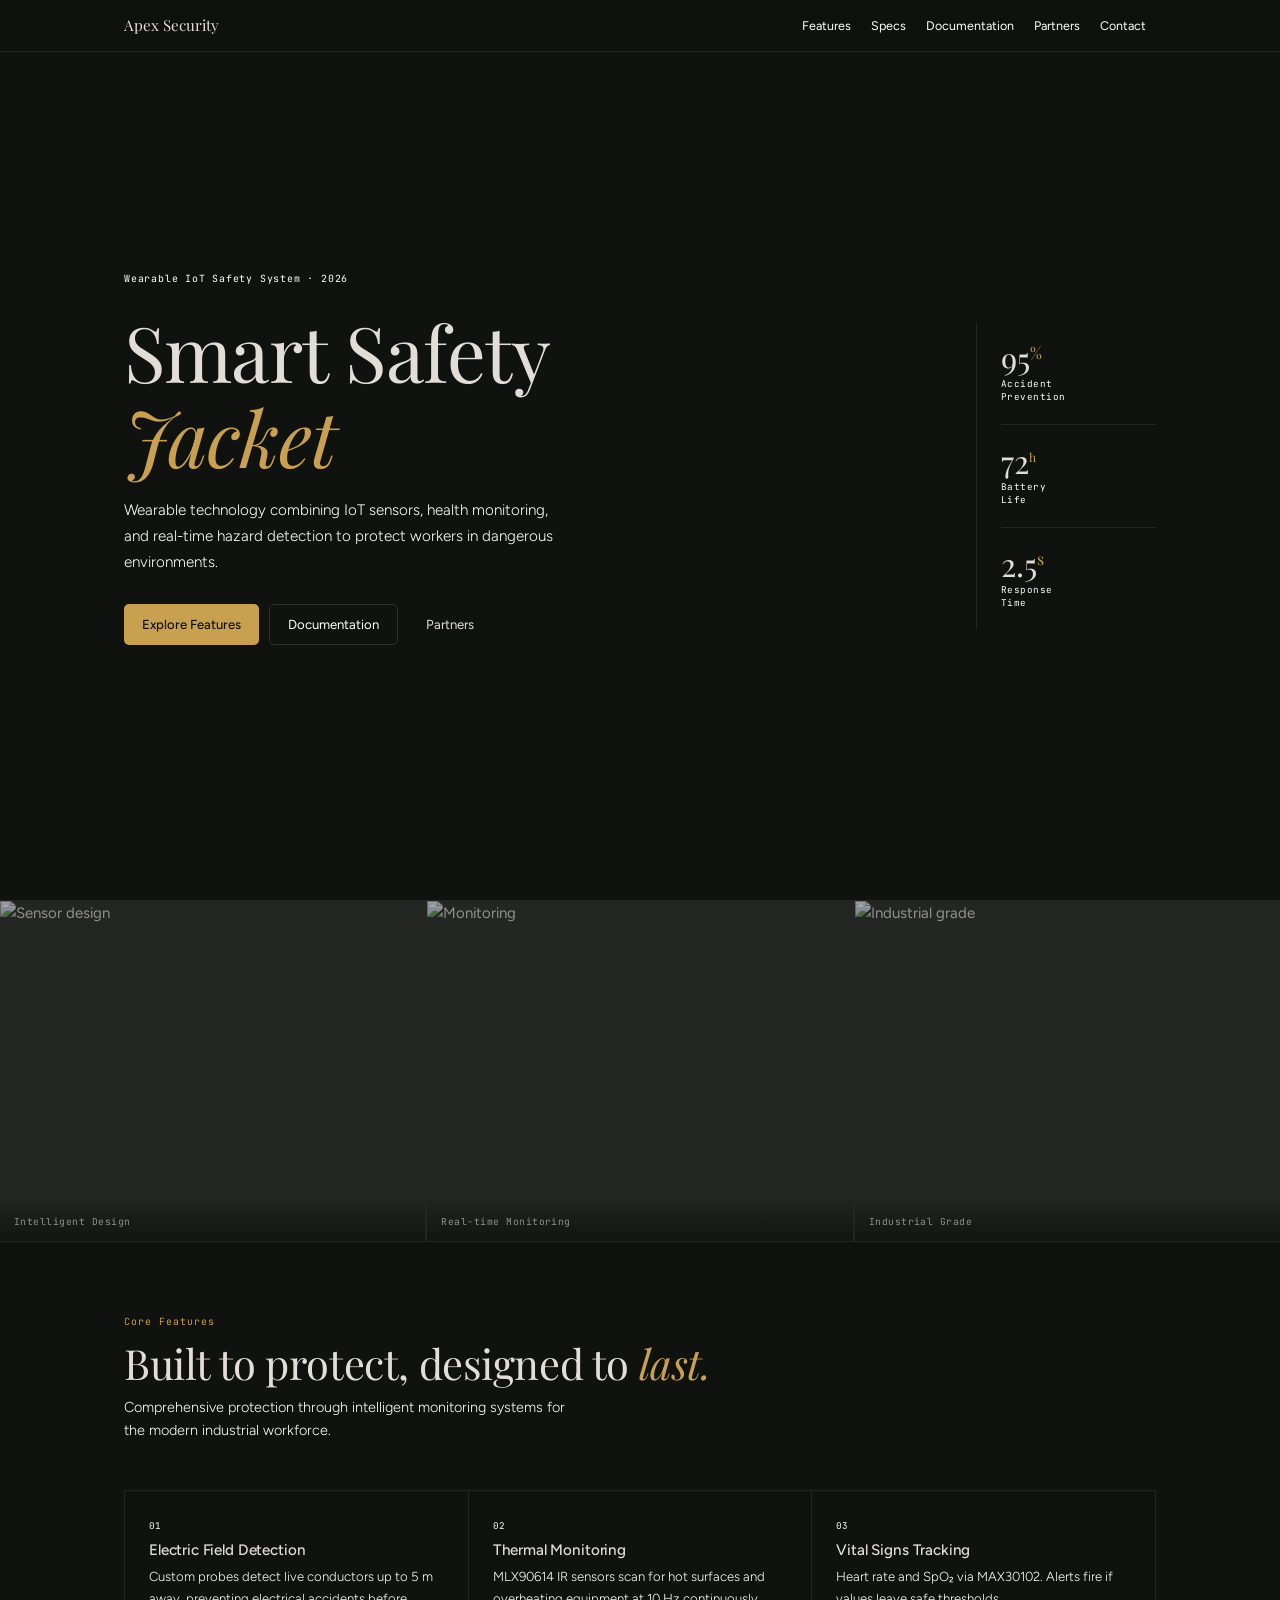
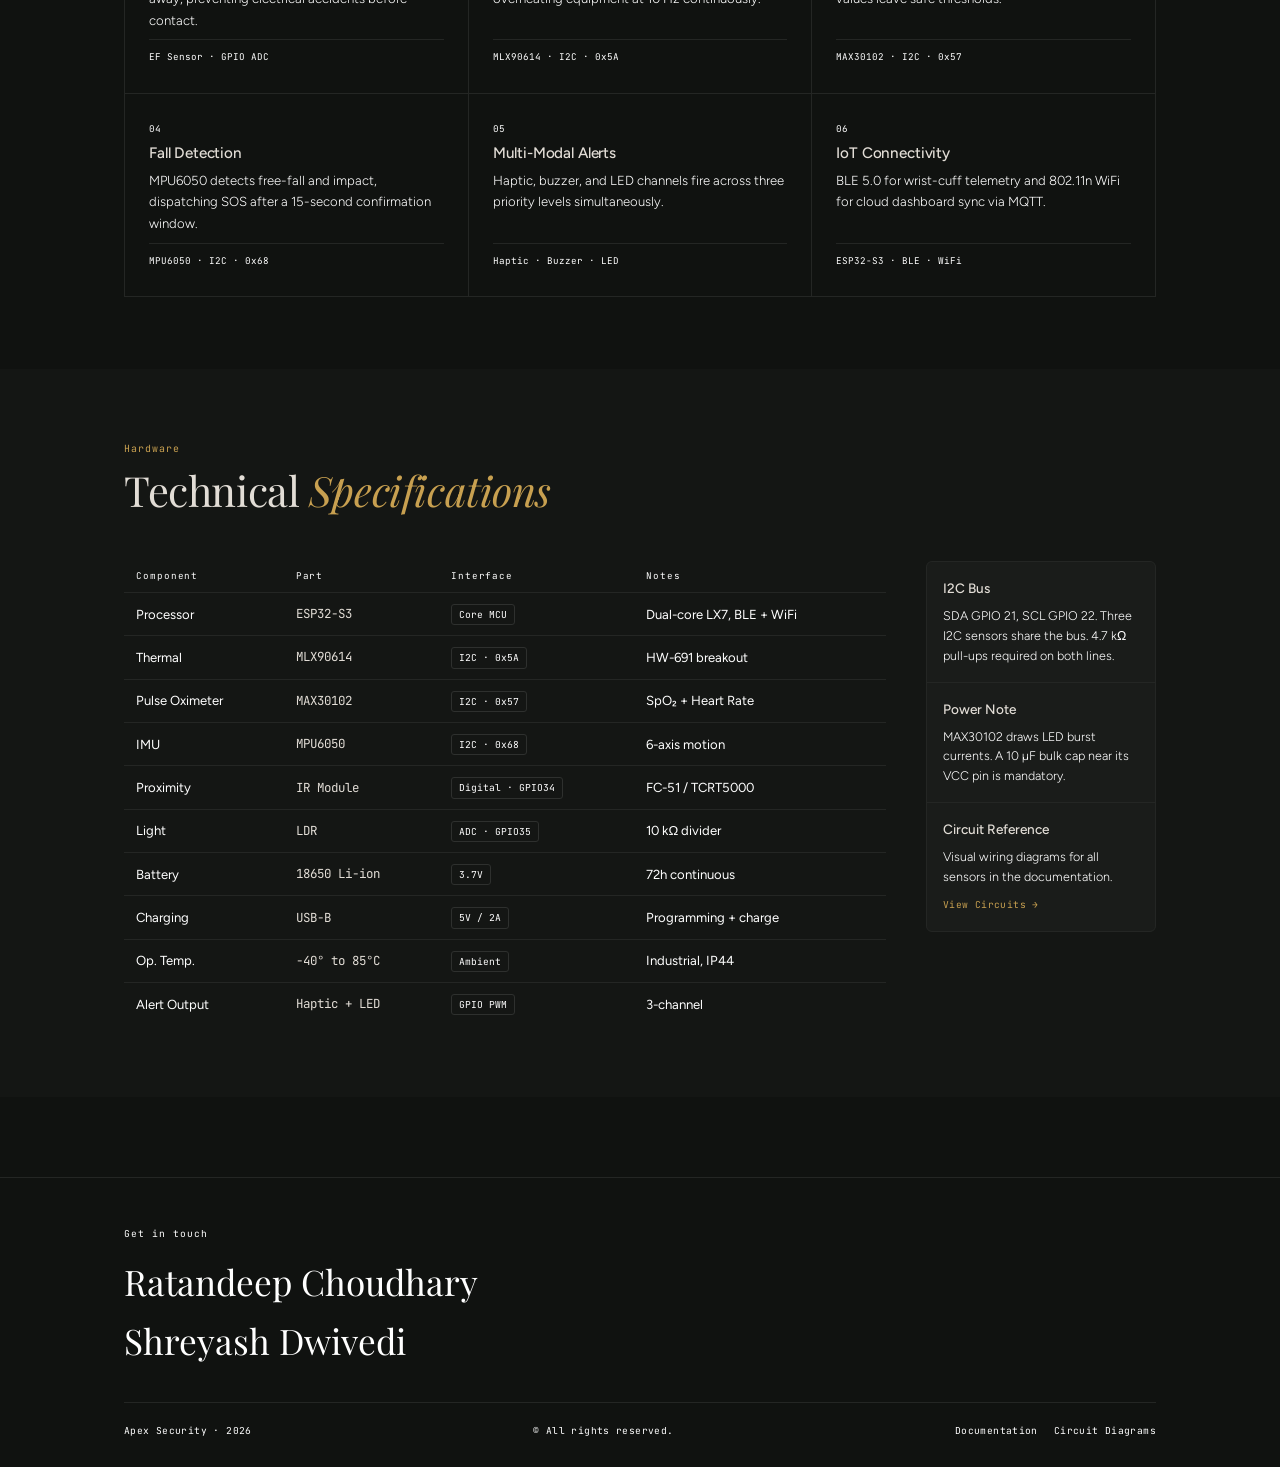
==== index.html @ 4009dbbf "Add files via upload" ====
<!DOCTYPE html>
<html lang="en">
<head>
  <meta charset="UTF-8">
  <meta name="viewport" content="width=device-width, initial-scale=1.0">
  <title>Apex Security - Smart Safety Jacket</title>
  <link rel="icon" type="image/png" href="https://i.ibb.co/s9g6chXV/github-1051377.png">
  <link rel="preconnect" href="https://fonts.googleapis.com">
  <link rel="preconnect" href="https://fonts.gstatic.com" crossorigin>
  <link href="https://fonts.googleapis.com/css2?family=Playfair+Display:ital,wght@0,400;0,500;1,400&family=Figtree:wght@300;400;500&family=JetBrains+Mono:wght@400&display=swap" rel="stylesheet">
  <link rel="stylesheet" href="style.css">
</head>
<body>

<nav class="nav" id="nav">
  <div class="nav-inner">
    <a href="index.html" class="nav-brand">Apex Security</a>
    <div class="nav-links">
      <a href="#features">Features</a>
      <a href="#specs">Specs</a>
      <a href="documentation.html">Documentation</a>
      <a href="partners.html">Partners</a>
      <a href="#contact">Contact</a>
    </div>
    <button class="nav-toggle" id="tog"><span></span><span></span></button>
  </div>
</nav>
<div class="mob" id="mob">
  <a href="#features">Features</a>
  <a href="#specs">Specs</a>
  <a href="documentation.html">Documentation</a>
  <a href="partners.html">Partners</a>
  <a href="#contact">Contact</a>
</div>

<!-- HERO -->
<section class="hero">
  <div class="hero-content">
    <p class="hero-eye">Wearable IoT Safety System · 2026</p>
    <h1 class="hero-title">Smart Safety<br><em>Jacket</em></h1>
    <p class="hero-desc">Wearable technology combining IoT sensors, health monitoring, and real-time hazard detection to protect workers in dangerous environments.</p>
    <div class="hero-btns">
      <a href="#features" class="btn btn-solid">Explore Features</a>
      <a href="documentation.html" class="btn btn-outline">Documentation</a>
      <a href="partners.html" class="btn btn-outlined">Partners</a> </div>
  </div>
  <div class="hero-aside">
    <div class="h-stat">
      <div class="h-stat-num"><span data-target="95">95</span><sup>%</sup></div>
      <p>Accident<br>Prevention</p>
    </div>
    <div class="h-stat">
      <div class="h-stat-num"><span data-target="72">0</span><sup style="font-size:.75rem">h</sup></div>
      <p>Battery<br>Life</p>
    </div>
    <script src="script.js"></script>
    <div class="h-stat">
      <div class="h-stat-num"><span data-target="2.5">2.5</span><sup>s</sup></div>
      <p>Response<br>Time</p>
    </div>
  </div>
</section>

<!-- GALLERY -->
<section class="gallery">
  <figure class="g-img">
    <img src="https://images.unsplash.com/photo-1581092160562-40aa08e78837?auto=format&fit=crop&w=700&q=80" alt="Sensor design">
    <figcaption>Intelligent Design</figcaption>
  </figure>
  <figure class="g-img g-img--tall">
    <img src="https://images.unsplash.com/photo-1504328345606-18bbc8c9d7d1?auto=format&fit=crop&w=700&q=80" alt="Monitoring">
    <figcaption>Real-time Monitoring</figcaption>
  </figure>
  <figure class="g-img">
    <img src="https://images.unsplash.com/photo-1581091226825-a6a2a5aee158?auto=format&fit=crop&w=700&q=80" alt="Industrial grade">
    <figcaption>Industrial Grade</figcaption>
  </figure>
</section>

<!-- FEATURES -->
<section class="sec" id="features">
  <div class="wrap">
    <div class="sec-head reveal">
      <span class="label">Core Features</span>
      <h2>Built to protect, designed to <em>last.</em></h2>
      <p>Comprehensive protection through intelligent monitoring systems for the modern industrial workforce.</p>
    </div>
    <div class="feat-grid">
      <div class="feat reveal">
        <span class="feat-n">01</span>
        <h3>Electric Field Detection</h3>
        <p>Custom probes detect live conductors up to 5 m away, preventing electrical accidents before contact.</p>
        <span class="feat-tag">EF Sensor · GPIO ADC</span>
      </div>
      <div class="feat reveal">
        <span class="feat-n">02</span>
        <h3>Thermal Monitoring</h3>
        <p>MLX90614 IR sensors scan for hot surfaces and overheating equipment at 10 Hz continuously.</p>
        <span class="feat-tag">MLX90614 · I2C · 0x5A</span>
      </div>
      <div class="feat reveal">
        <span class="feat-n">03</span>
        <h3>Vital Signs Tracking</h3>
        <p>Heart rate and SpO₂ via MAX30102. Alerts fire if values leave safe thresholds.</p>
        <span class="feat-tag">MAX30102 · I2C · 0x57</span>
      </div>
      <div class="feat reveal">
        <span class="feat-n">04</span>
        <h3>Fall Detection</h3>
        <p>MPU6050 detects free-fall and impact, dispatching SOS after a 15-second confirmation window.</p>
        <span class="feat-tag">MPU6050 · I2C · 0x68</span>
      </div>
      <div class="feat reveal">
        <span class="feat-n">05</span>
        <h3>Multi-Modal Alerts</h3>
        <p>Haptic, buzzer, and LED channels fire across three priority levels simultaneously.</p>
        <span class="feat-tag">Haptic · Buzzer · LED</span>
      </div>
      <div class="feat reveal">
        <span class="feat-n">06</span>
        <h3>IoT Connectivity</h3>
        <p>BLE 5.0 for wrist-cuff telemetry and 802.11n WiFi for cloud dashboard sync via MQTT.</p>
        <span class="feat-tag">ESP32-S3 · BLE · WiFi</span>
      </div>
    </div>
  </div>
</section>

<!-- SPECS -->
<section class="sec sec--tint" id="specs">
  <div class="wrap">
    <div class="sec-head reveal">
      <span class="label">Hardware</span>
      <h2>Technical <em>Specifications</em></h2>
    </div>
    <div class="specs-layout">
      <div class="specs-table-wrap reveal">
        <table class="specs-table">
          <thead>
            <tr><th>Component</th><th>Part</th><th>Interface</th><th>Notes</th></tr>
          </thead>
          <tbody>
            <tr><td>Processor</td><td class="part">ESP32-S3</td><td><span class="chip">Core MCU</span></td><td>Dual-core LX7, BLE + WiFi</td></tr>
            <tr><td>Thermal</td><td class="part">MLX90614</td><td><span class="chip">I2C · 0x5A</span></td><td>HW-691 breakout</td></tr>
            <tr><td>Pulse Oximeter</td><td class="part">MAX30102</td><td><span class="chip">I2C · 0x57</span></td><td>SpO₂ + Heart Rate</td></tr>
            <tr><td>IMU</td><td class="part">MPU6050</td><td><span class="chip">I2C · 0x68</span></td><td>6-axis motion</td></tr>
            <tr><td>Proximity</td><td class="part">IR Module</td><td><span class="chip">Digital · GPIO34</span></td><td>FC-51 / TCRT5000</td></tr>
            <tr><td>Light</td><td class="part">LDR</td><td><span class="chip">ADC · GPIO35</span></td><td>10 kΩ divider</td></tr>
            <tr><td>Battery</td><td class="part">18650 Li-ion</td><td><span class="chip">3.7V</span></td><td>72h continuous</td></tr>
            <tr><td>Charging</td><td class="part">USB-B</td><td><span class="chip">5V / 2A</span></td><td>Programming + charge</td></tr>
            <tr><td>Op. Temp.</td><td class="part">−40° to 85°C</td><td><span class="chip">Ambient</span></td><td>Industrial, IP44</td></tr>
            <tr><td>Alert Output</td><td class="part">Haptic + LED</td><td><span class="chip">GPIO PWM</span></td><td>3-channel</td></tr>
          </tbody>
        </table>
      </div>
      <aside class="specs-aside reveal">
        <div class="aside-block">
          <h4>I2C Bus</h4>
          <p>SDA GPIO 21, SCL GPIO 22. Three I2C sensors share the bus. 4.7 kΩ pull-ups required on both lines.</p>
        </div>
        <div class="aside-block">
          <h4>Power Note</h4>
          <p>MAX30102 draws LED burst currents. A 10 µF bulk cap near its VCC pin is mandatory.</p>
        </div>
        <div class="aside-block">
          <h4>Circuit Reference</h4>
          <p>Visual wiring diagrams for all sensors in the documentation.</p>
          <a href="circuit-diagram.html" class="aside-link">View Circuits →</a>
        </div>
      </aside>
    </div>
  </div>
</section>

<!-- FOOTER -->
<footer class="footer" id="contact">
  <div class="footer-inner">
    <div class="footer-names reveal">
      <span>Get in touch</span>
      <a href="/cdn-cgi/l/email-protection#4d3f2c392c232928283d2624232a242c2b2e0d2a202c2421632e2220">Ratandeep Choudhary</a>
      <a href="/cdn-cgi/l/email-protection#176473727227272657676578637879397a72">Shreyash Dwivedi</a>
    </div>
    <div class="footer-bar">
      <span>Apex Security · 2026</span>
      <span>© <span id="yr"></span> All rights reserved.</span>
      <nav>
        <a href="documentation.html">Documentation</a>
        <a href="circuit-diagram.html">Circuit Diagrams</a>
---- style.css ----
/* ── Apex Security · style.css ──────────────────────────── */
*, *::before, *::after { box-sizing: border-box; margin: 0; padding: 0; }
html { scroll-behavior: smooth; scroll-padding-top: 56px; }

:root {
  --bg:        #101210;
  --bg2:       #141614;
  --surface:   #1a1c1a;
  --border:    #242624;
  --border2:   #2e302e;
  --text:      #e2ddd6;
  --muted:     #ffffff;
  --faint:     #ffffff;
  --amber:     #c8a050;
  --amber-bg:  rgba(200,160,80,.08);
  --nav-h:     52px;
  --max:       1080px;
  --ease:      cubic-bezier(.4,0,.2,1);
}

body {
  background: var(--bg);
  color: var(--text);
  font-family: 'Figtree', sans-serif;
  font-size: 15px;
  line-height: 1.6;
  -webkit-font-smoothing: antialiased;
  overflow-x: hidden;
}

a { text-decoration: none; color: inherit; }
img { display: block; width: 100%; height: 100%; object-fit: cover; }
::-webkit-scrollbar { width: 4px; }
::-webkit-scrollbar-track { background: var(--bg); }
::-webkit-scrollbar-thumb { background: var(--border2); }

h1, h2, h3 {
  font-family: 'Playfair Display', Georgia, serif;
  font-weight: 400;
  line-height: 1.1;
  letter-spacing: -.01em;
}
em { font-style: italic; color: var(--amber); }

/* ── NAV ────────────────────────────────────────────────── */
.nav {
  position: fixed; top: 0; left: 0; right: 0;
  height: var(--nav-h);
  background: rgba(16,18,16,.92);
  backdrop-filter: blur(16px);
  border-bottom: 1px solid var(--border);
  z-index: 100;
  transition: border-color .3s;
}
.nav.scrolled { border-color: var(--border2); }

.nav-inner {
  max-width: var(--max);
  margin: 0 auto;
  padding: 0 24px;
  height: 100%;
  display: flex;
  align-items: center;
  justify-content: space-between;
  gap: 20px;
}

.nav-brand {
  font-family: 'Playfair Display', serif;
  font-size: .95rem;
  color: var(--text);
  transition: color .2s;
  flex-shrink: 0;
}
.nav-brand:hover { color: var(--amber); }

.nav-links {
  display: flex;
  align-items: center;
  gap: 0;
}
.nav-links a {
  font-size: .78rem;
  color: var(--muted);
  padding: 5px 10px;
  border-radius: 4px;
  transition: color .2s, background .2s;
}
.nav-links a:hover { color: var(--text); background: var(--surface); }
.nav-links a.active { color: var(--amber); }

.nav-toggle {
  display: none;
  flex-direction: column;
  gap: 5px;
  background: none;
  border: none;
  cursor: pointer;
  padding: 4px;
}
.nav-toggle span {
  display: block;
  width: 18px; height: 1.5px;
  background: var(--muted);
  transition: all .25s var(--ease);
}
.nav-toggle.open span:first-child { transform: translateY(6.5px) rotate(45deg); }
.nav-toggle.open span:last-child  { transform: translateY(-6.5px) rotate(-45deg); }

.mob { 
  position: fixed; inset: 0;
  background: var(--bg);
  z-index: 99;
  display: flex;
  flex-direction: column;
  justify-content: center;
  padding: 40px;
  gap: 4px;
  transform: translateY(-100%);
  transition: transform .35s var(--ease);
}
.mob.open { transform: none; }
.mob a {
  font-family: 'Playfair Display', serif;
  font-size: clamp(1.8rem, 5vw, 2.8rem);
  color: var(--muted);
  padding: 8px 0;
  border-bottom: 1px solid var(--border);
  transition: color .2s;
}
.mob a:hover { color: var(--text); }

/* ── SHARED UTILITIES ───────────────────────────────────── */
.wrap { max-width: var(--max); margin: 0 auto; padding: 0 24px; }

.label {
  font-family: 'JetBrains Mono', monospace;
  font-size: .62rem;
  letter-spacing: .1em;
  color: var(--amber);
  display: block;
  margin-bottom: 10px;
}

.chip {
  display: inline-block;
  font-family: 'JetBrains Mono', monospace;
  font-size: .6rem;
  padding: 2px 7px;
  border: 1px solid var(--border2);
  color: var(--muted);
  border-radius: 3px;
  white-space: nowrap;
}

.btn {
  display: inline-flex;
  align-items: center;
  gap: 6px;
  padding: 9px 18px;
  font-size: .82rem;
  border-radius: 5px;
  transition: opacity .2s, transform .15s;
  font-family: 'Figtree', sans-serif;
}
.btn:hover { opacity: .85; transform: translateY(-1px); }
.btn-solid { background: var(--amber); color: #101210; font-weight: 500; }
.btn-outline {
  border: 1px solid var(--border2);
  color: var(--muted);
  transition: border-color .2s, color .2s;
}
.btn-outline:hover { border-color: var(--muted); color: var(--text); opacity: 1; transform: none; }

.reveal {
  opacity: 1;
  transform: none;
}

/* ── FOOTER ─────────────────────────────────────────────── */
.footer {
  border-top: 1px solid var(--border);
  padding: 48px 0 28px;
  margin-top: 80px;
}
.footer-inner { max-width: var(--max); margin: 0 auto; padding: 0 24px; }

.footer-names {
  display: flex;
  flex-direction: column;
  gap: 2px;
  margin-bottom: 32px;
}
.footer-names a {
  font-family: 'Playfair Display', serif;
  font-size: clamp(1.4rem, 3vw, 2.2rem);
  color: var(--muted);
  width: fit-content;
  transition: color .2s;
  border-bottom: 1px solid transparent;
}
.footer-names a:hover { color: var(--text); border-color: var(--border2); }
.footer-names > span {
  font-family: 'JetBrains Mono', monospace;
  font-size: .6rem;
  color: var(--faint);
  letter-spacing: .1em;
  margin-bottom: 10px;
}

.footer-bar {
  display: flex;
  align-items: center;
  justify-content: space-between;
  flex-wrap: wrap;
  gap: 12px;
  padding-top: 20px;
  border-top: 1px solid var(--border);
  font-family: 'JetBrains Mono', monospace;
  font-size: .6rem;
  color: var(--faint);
  letter-spacing: .04em;
}
.footer-bar nav { display: flex; gap: 16px; }
.footer-bar nav a { color: var(--faint); transition: color .2s; }
.footer-bar nav a:hover { color: var(--muted); }

/* ── INDEX PAGE ─────────────────────────────────────────── */
.hero {
  min-height: 100vh;
  padding-top: var(--nav-h);
  display: grid;
  grid-template-columns: 1fr 180px;
  align-items: center;
  gap: 32px;
  max-width: var(--max);
  margin: 0 auto;
  padding-left: 24px;
  padding-right: 24px;
}

.hero-content { padding: 64px 0; }
.hero-eye {
  font-family: 'JetBrains Mono', monospace;
  font-size: .62rem;
  color: var(--muted);
  letter-spacing: .08em;
  margin-bottom: 22px;
}
.hero-title {
  font-size: clamp(2.8rem, 6vw, 5rem);
  margin-bottom: 20px;
}
.hero-desc {
  font-size: .95rem;
  color: var(--muted);
  max-width: 440px;
  line-height: 1.7;
  font-weight: 300;
  margin-bottom: 28px;
}
.hero-btns {
  display: flex; flex-wrap: wrap; gap: 10px;
  margin-bottom: 36px;
}
.hero-authors {
  font-family: 'JetBrains Mono', monospace;
  font-size: .6rem;
  color: var(--faint);
  letter-spacing: .06em;
}
.hero-aside {
  border-left: 1px solid var(--border);
  padding-left: 24px;
  display: flex;
  flex-direction: column;
}
.h-stat {
  padding: 20px 0;
  border-bottom: 1px solid var(--border);
}
.h-stat:last-child { border-bottom: none; }
.h-stat-num {
  font-family: 'Playfair Display', serif;
  font-size: 2rem;
  color: var(--text);
  line-height: 1;
  margin-bottom: 4px;
}
.h-stat-num sup { font-size: 1rem; color: var(--amber); vertical-align: super; }
.h-stat p {
  font-family: 'JetBrains Mono', monospace;
  font-size: .58rem;
  color: var(--muted);
  letter-spacing: .05em;
  line-height: 1.4;
}

@keyframes up {
  from { opacity: 0; transform: translateY(16px); }
  to   { opacity: 1; transform: none; }
}

/* Gallery */
.gallery {
  display: grid;
  grid-template-columns: 1fr 1fr 1fr;
  gap: 2px;
  background: var(--border);
  border-top: 1px solid var(--border);
  border-bottom: 1px solid var(--border);
}
.g-img { position: relative; overflow: hidden; }
.g-img img {
  height: 340px;
  filter: brightness(.65) saturate(.7);
  transition: filter .5s var(--ease), transform .6s var(--ease);
}
.g-img--tall img { height: 340px; }
.g-img:hover img { filter: brightness(.8) saturate(.9); transform: scale(1.03); }
.g-img figcaption {
  position: absolute; bottom: 0; left: 0; right: 0;
  padding: 20px 14px 12px;
  background: linear-gradient(to top, rgba(16,18,16,.88), transparent);
  font-family: 'JetBrains Mono', monospace;
  font-size: .6rem;
  color: rgba(226,221,214,.6);
  letter-spacing: .05em;
}

/* Features */
.sec { padding: 72px 0; }
.sec-head { margin-bottom: 48px; }
.sec-head h2 { font-size: clamp(1.8rem, 3.5vw, 2.6rem); margin-bottom: 10px; }
.sec-head p { color: var(--muted); font-size: .9rem; font-weight: 300; max-width: 460px; }

.feat-grid {
  display: grid;
  grid-template-columns: repeat(3,1fr);
  border-top: 1px solid var(--border);
  border-left: 1px solid var(--border);
}
.feat {
  padding: 28px 24px;
  border-right: 1px solid var(--border);
  border-bottom: 1px solid var(--border);
  display: flex; flex-direction: column; gap: 8px;
  transition: background .2s;
  position: relative;
}
.feat::before {
  content: '';
  position: absolute; top: 0; left: 0; right: 0;
  height: 1px; background: var(--amber);
  transform: scaleX(0); transform-origin: left;
  transition: transform .3s var(--ease);
}
.feat:hover { background: var(--surface); }
.feat:hover::before { transform: scaleX(1); }
.feat-n { font-family: 'JetBrains Mono', monospace; font-size: .58rem; color: var(--faint); }
.feat h3 { font-size: .95rem; font-family: 'Figtree', sans-serif; font-weight: 500; color: var(--text); }
.feat p { font-size: .82rem; color: var(--muted); line-height: 1.65; font-weight: 300; flex: 1; }
.feat-tag {
  font-family: 'JetBrains Mono', monospace;
  font-size: .58rem; color: var(--faint);
  padding-top: 10px; border-top: 1px solid var(--border);
  margin-top: auto;
}

/* Specs */
.sec--tint { background: var(--bg2); }
.specs-layout {
  display: grid;
  grid-template-columns: 1fr 230px;
  gap: 40px;
  align-items: start;
}
.specs-table { width: 100%; border-collapse: collapse; font-size: .82rem; }
.specs-table thead th {
  padding: 8px 12px;
  font-family: 'JetBrains Mono', monospace;
  font-size: .58rem; letter-spacing: .1em;
  color: var(--faint); font-weight: 400;
  border-bottom: 1px solid var(--border);
  text-align: left;
}
.specs-table td {
  padding: 10px 12px;
  border-bottom: 1px solid var(--border);
  color: var(--muted);
  vertical-align: middle;
  transition: background .15s;
}
.specs-table tr:hover td { background: var(--surface); }
.specs-table tr:last-child td { border-bottom: none; }
.specs-table td.part { font-family: 'JetBrains Mono', monospace; font-size: .78rem; color: var(--text); }

.specs-aside {
  display: flex; flex-direction: column; gap: 1px;
  background: var(--border);
  border: 1px solid var(--border);
  border-radius: 6px;
  overflow: hidden;
  position: sticky;
  top: calc(var(--nav-h) + 16px);
}
.aside-block { background: var(--surface); padding: 16px; }
.aside-block h4 { font-size: .85rem; font-family: 'Figtree', sans-serif; font-weight: 500; margin-bottom: 6px; }
.aside-block p { font-size: .78rem; color: var(--muted); line-height: 1.6; font-weight: 300; }
.aside-link {
  display: inline-block; margin-top: 10px;
  font-family: 'JetBrains Mono', monospace;
  font-size: .6rem; color: var(--amber); letter-spacing: .04em;
  transition: opacity .2s;
}
.aside-link:hover { opacity: .7; }

/* ── DOCUMENTATION HUB ──────────────────────────────────── */
.doc-page-head {
  padding-top: calc(var(--nav-h) + 52px);
  padding-bottom: 48px;
  border-bottom: 1px solid var(--border);
}

.doc-list {
  display: flex;
  flex-direction: column;
  border-top: 1px solid var(--border);
  border-left: 1px solid var(--border);
  border-right: 1px solid var(--border);
}

.doc-row {
  display: grid;
  grid-template-columns: 40px 1fr auto;
  align-items: center;
  gap: 20px;
  padding: 20px 24px;
  border-bottom: 1px solid var(--border);
  text-decoration: none;
  transition: background .15s;
  cursor: pointer;
  position: relative;
}
.doc-row:last-child { border-bottom: none; }
.doc-row--live:hover { background: var(--surface); }
.doc-row--soon { opacity: .45; cursor: default; }

.dr-num {
  font-family: 'JetBrains Mono', monospace;
  font-size: .62rem;
  color: var(--faint);
  letter-spacing: .04em;
}

.dr-body h3 { font-size: .95rem; font-family: 'Figtree', sans-serif; font-weight: 500; color: var(--text); margin-bottom: 2px; }
.dr-body p { font-size: .78rem; color: var(--muted); font-weight: 300; }
.dr-tags { display: flex; flex-wrap: wrap; gap: 5px; margin-top: 6px; }
.dr-tags .chip { font-size: .56rem; }

.dr-right {
  display: flex;
  flex-direction: column;
  align-items: flex-end;
  gap: 8px;
  flex-shrink: 0;
}
.dr-status {
  font-family: 'JetBrains Mono', monospace;
  font-size: .58rem;
  letter-spacing: .07em;
  padding: 2px 7px;
  border-radius: 3px;
}
.dr-status--live { background: var(--amber-bg); color: var(--amber); border: 1px solid rgba(200,160,80,.2); }
.dr-status--soon { background: transparent; color: var(--faint); border: 1px solid var(--border); }
.dr-arrow {
  font-family: 'JetBrains Mono', monospace;
  font-size: .7rem;
  color: var(--amber);
  opacity: 0;
  transition: opacity .2s;
}
.doc-row--live:hover .dr-arrow { opacity: 1; }

/* ── CIRCUIT PAGE ───────────────────────────────────────── */
.crumb {
  font-family: 'JetBrains Mono', monospace;
  font-size: .6rem;
  color: var(--faint);
  letter-spacing: .06em;
  display: flex;
  align-items: center;
  gap: 8px;
  margin-bottom: 16px;
}
.crumb a { color: var(--muted); transition: color .2s; }
.crumb a:hover { color: var(--amber); }

.circ-head {
  padding-top: calc(var(--nav-h) + 40px);
  padding-bottom: 32px;
  border-bottom: 1px solid var(--border);
}
.circ-head-inner {
  max-width: var(--max);
  margin: 0 auto;
  padding: 0 24px;
  display: grid;
  grid-template-columns: 1fr 220px;
  gap: 40px;
  align-items: end;
}
.circ-head h1 { font-size: clamp(1.8rem, 4vw, 2.8rem); }
.circ-head p { font-size: .82rem; color: var(--muted); font-weight: 300; line-height: 1.65; margin-top: 8px; }

.circ-meta { display: flex; flex-direction: column; gap: 1px; background: var(--border); border: 1px solid var(--border); border-radius: 5px; overflow: hidden; }
.cm-row { display: flex; justify-content: space-between; align-items: center; padding: 8px 14px; background: var(--surface); }
.cm-row span:first-child { font-family: 'JetBrains Mono', monospace; font-size: .56rem; color: var(--faint); letter-spacing: .08em; }
.cm-row span:last-child { font-family: 'JetBrains Mono', monospace; font-size: .68rem; color: var(--muted); }
.cm-live { color: var(--amber) !important; }

.legend {
  border-bottom: 1px solid var(--border);
  background: var(--bg);
  position: sticky;
  top: var(--nav-h);
  z-index: 40;
}
.legend-inner {
  max-width: var(--max);
  margin: 0 auto;
  padding: 0 24px;
  display: flex;
  align-items: center;
  gap: 16px;
}

.leg-title {
  font-family: 'JetBrains Mono', monospace;
  font-size: .58rem;
  color: var(--faint);
  letter-spacing: .1em;
  padding: 10px 14px 10px 0;
  border-right: 1px solid var(--border);
  flex-shrink: 0;
}
.leg-items {
  display: flex;
  flex-wrap: wrap;
  gap: 10px;
  padding: 10px 0;
  overflow-x: visible;
  scrollbar-width: none;
}
.leg-items::-webkit-scrollbar { display: none; }
.li {
  display: flex;
  align-items: center;
  gap: 5px;
  font-family: 'JetBrains Mono', monospace;
  font-size: .58rem;
  color: var(--faint);
  letter-spacing: .03em;
  white-space: nowrap;
  flex-shrink: 0;
}
.li i { display: block; width: 14px; height: 2px; border-radius: 1px; flex-shrink: 0; font-style: normal; }



.tabs-wrap {
  border-bottom: 1px solid var(--border);
}
.tabs {
  display: flex;
  overflow-x: auto;
  scrollbar-width: none;
  padding: 0 24px;
  max-width: var(--max);
  margin: 0 auto;
  width: 100%;
  border-bottom: none;
}
.tabs::-webkit-scrollbar { display: none; }
.tab {
  padding: 11px 16px;
  background: none; border: none;
  border-bottom: 2px solid transparent;
  cursor: pointer;
  color: var(--muted);
  font-family: 'JetBrains Mono', monospace;
  font-size: .68rem;
  letter-spacing: .04em;
  white-space: nowrap;
  flex-shrink: 0;
  transition: color .2s, border-color .2s;
  margin-bottom: -1px;
  display: flex; align-items: center; gap: 7px;
}
.tab:hover { color: var(--text); }
.tab.active { color: var(--text); border-bottom-color: var(--amber); }
.tab-n { font-size: .54rem; color: var(--faint); }
.tab.active .tab-n { color: var(--amber); }

.panels { max-width: var(--max); margin: 0 auto; padding: 36px 24px 72px; }
.panel { display: none; }
.panel.active { display: block; animation: pIn .25s var(--ease); }
@keyframes pIn { from { opacity: 0; transform: translateY(6px); } to { opacity: 1; transform: none; } }

.panel-head {
  display: flex; align-items: flex-start; justify-content: space-between;
  gap: 16px; padding: 16px 20px;
  background: var(--surface);
  border: 1px solid var(--border);
  border-bottom: none;
  border-radius: 5px 5px 0 0;
  flex-wrap: wrap;
}
.ph-info { display: flex; align-items: flex-start; gap: 10px; }
.ph-dot { width: 7px; height: 7px; border-radius: 50%; flex-shrink: 0; margin-top: 4px; }
.ph-info h2 { font-family: 'Figtree', sans-serif; font-size: .9rem; font-weight: 500; color: var(--text); margin-bottom: 2px; line-height: 1.2; }
.ph-info p { font-family: 'JetBrains Mono', monospace; font-size: .58rem; color: var(--faint); letter-spacing: .04em; }
.ph-chips { display: flex; gap: 5px; flex-wrap: wrap; flex-shrink: 0; }

.svg-wrap {
  border: 1px solid var(--border);
  background: #0c0e0c;
  overflow-x: auto;
  padding: 20px;
}
.svg-wrap svg { display: block; width: 100%; height: auto; min-width: 300px; max-width: 780px; margin: 0 auto; }

.p-note {
  border: 1px solid; border-top: none;
  border-radius: 0 0 5px 5px;
  padding: 12px 18px;
  font-size: .78rem; line-height: 1.65; font-weight: 300;
}
.p-note strong { font-weight: 500; }
.ny { background: rgba(200,160,80,.03); border-color: rgba(200,160,80,.14); color: #8a7248; }
.ny strong { color: #a08858; }
.nr { background: rgba(239,68,68,.03); border-color: rgba(239,68,68,.13); color: #7a4848; }
.nr strong { color: #906060; }
.nb { background: rgba(41,182,246,.03); border-color: rgba(41,182,246,.13); color: #486878; }
.nb strong { color: #587888; }
.ng { background: rgba(102,187,106,.03); border-color: rgba(102,187,106,.13); color: #487048; }
.ng strong { color: #588858; }

/* ── RESPONSIVE ─────────────────────────────────────────── */
@media (max-width: 860px) {
  .nav-links { display: none; }
  .nav-toggle { display: flex; }
  .hero { grid-template-columns: 1fr; padding-bottom: 20px; }
  .hero-content { padding: 48px 0 32px; }
  .hero-aside {
    display: grid; grid-template-columns: repeat(3,1fr);
    border-left: none; border-top: 1px solid var(--border);
    padding-left: 0; padding-top: 20px;
  }
  .h-stat { padding: 14px 0; border-bottom: none; border-right: 1px solid var(--border); padding-right: 16px; }
  .h-stat:last-child { border-right: none; }
  .feat-grid { grid-template-columns: 1fr 1fr; }
  .gallery { grid-template-columns: 1fr; }
  .g-img img, .g-img--tall img { height: 220px; }
  .specs-layout { grid-template-columns: 1fr; }
  .specs-aside { position: static; }
  .circ-head-inner { grid-template-columns: 1fr; gap: 24px; }
}
@media (max-width: 560px) {
  .feat-grid { grid-template-columns: 1fr; }
  .doc-row { grid-template-columns: 32px 1fr; }
  .dr-right { display: none; }
  .footer-bar { flex-direction: column; align-items: flex-start; }
}

/* ── TAB SELECT (mobile dropdown) ──────────────────────── */
.tab-select-wrap { display: none; }

@media (max-width: 600px) {
  #tabsDesktop { display: none; }
  .tab-select-wrap {
    display: block;
    position: relative;
    padding: 0 20px;
    background: var(--bg);
  }
  .tab-select-btn {
    display: flex;
    align-items: center;
    gap: 8px;
    width: 100%;
    background: none;
    border: none;
    cursor: pointer;
    padding: 12px 0;
    font-family: 'JetBrains Mono', monospace;
    font-size: .72rem;
    color: var(--text);
    letter-spacing: .04em;
    border-bottom: 2px solid var(--amber);
  }
  .tab-select-btn .tab-n { color: var(--amber); font-size: .58rem; }
  .tab-select-chevron {
    margin-left: auto;
    color: var(--faint);
    font-size: .7rem;
    transition: transform .2s;
    display: inline-block;
  }
  .tab-select-btn.open .tab-select-chevron { transform: rotate(180deg); }
  .tab-select-dropdown {
    display: none;
    flex-direction: column;
    position: absolute;
    left: 20px; right: 20px;
    top: 100%;
    background: var(--surface);
    border: 1px solid var(--border2);
    border-radius: 5px;
    z-index: 50;
    overflow: hidden;
    box-shadow: 0 8px 24px rgba(0,0,0,.4);
  }
  .tab-select-dropdown.open { display: flex; }
  .tab-select-dropdown button {
    background: none;
    border: none;
    border-bottom: 1px solid var(--border);
    padding: 12px 16px;
    font-family: 'JetBrains Mono', monospace;
    font-size: .68rem;
    color: var(--muted);
    letter-spacing: .04em;
    cursor: pointer;
    text-align: left;
    display: flex;
    align-items: center;
    gap: 8px;
    transition: background .15s, color .15s;
  }
@media (max-width:640px){

  .legend-inner{
    flex-direction: column;
    align-items: flex-start;
  }

  .leg-title{
    border-right: none;
    padding-bottom: 6px;
  }

}
  .tab-select-dropdown button:last-child { border-bottom: none; }
  .tab-select-dropdown button:hover { background: var(--bg2); color: var(--text); }
  .tab-select-dropdown button.active { color: var(--amber); }
  .tab-select-dropdown button .tab-n { color: var(--amber); font-size: .56rem; }
}

/* ── MOBILE FIXES ───────────────────────────────────────── */
@media (max-width: 860px) {
  .hero {
    padding-top: calc(var(--nav-h) + 24px);
    min-height: auto;
    padding-bottom: 40px;
  }
  .hero-content { padding: 24px 0 28px; }
  .hero-title { font-size: clamp(2.2rem, 8vw, 3.5rem); }
  .hero-desc { max-width: 100%; font-size: .88rem; }
  .specs-table { font-size: .78rem; }
  .specs-table th, .specs-table td { padding: 9px 10px; }
  .doc-page-head { padding-top: calc(var(--nav-h) + 24px); padding-bottom: 28px; }
}

@media (max-width: 560px) {
  .wrap { padding: 0 16px; }
  .nav-inner { padding: 0 16px; }
  .hero-btns { flex-direction: column; align-items: flex-start; }
  .btn { width: fit-content; }
  .feat-grid { gap: 12px; }
  .feat { padding: 20px 16px; }
  .specs-table-wrap { overflow-x: auto; -webkit-overflow-scrolling: touch; }
  .specs-table { min-width: 540px; }
  .footer-inner { padding: 0 16px; }
  .footer-names a { font-size: clamp(1.1rem, 5vw, 1.6rem); }
  .doc-list { gap: 0; }
  .doc-row { padding: 16px; }
  .doc-row h3 { font-size: .9rem; }
  .doc-row p { font-size: .78rem; }
  .dr-tags { display: none; }
  .circ-head-inner { padding: 0 16px; }
  .panels { padding: 20px 16px 48px; }
  .legend-inner { padding: 0 16px; gap: 10px; }
  .tabs { padding: 0 16px; }
  .panel-head { padding: 12px 14px; }
  .ph-chips { display: none; }
  .svg-wrap { padding: 12px 8px; }
}

/* ── PARTNERS PAGE ──────────────────────────────────────── */
.partners-head {
  padding-top: calc(var(--nav-h) + 40px);
  padding-bottom: 40px;
  border-bottom: 1px solid var(--border);
}

.partners-grid {
  display: grid;
  grid-template-columns: 1fr 1fr;
  gap: 1px;
  background: var(--border);
  border: 1px solid var(--border);
  border-radius: 8px;
  overflow: hidden;
  margin-top: 40px;
}

.partner-group {
  background: var(--bg);
  padding: 0;
}

.partner-group-header {
  padding: 16px 24px;
  background: var(--surface);
  border-bottom: 1px solid var(--border);
  display: flex;
  align-items: center;
  justify-content: space-between;
}

.partner-group-header h3 {
  font-family: 'JetBrains Mono', monospace;
  font-size: .65rem;
  color: var(--faint);
  letter-spacing: .12em;
  font-weight: 400;
}

.partner-group-num {
  font-family: 'JetBrains Mono', monospace;
  font-size: .58rem;
  color: var(--faint);
  letter-spacing: .08em;
}

.partner-list { padding: 0; }

.partner-item {
  display: flex;
  align-items: center;
  gap: 14px;
  padding: 16px 24px;
  border-bottom: 1px solid var(--border);
  transition: background .2s;
}
.partner-item:last-child { border-bottom: none; }
.partner-item:hover { background: var(--surface); }

.partner-idx {
  font-family: 'JetBrains Mono', monospace;
  font-size: .54rem;
  color: var(--faint);
  letter-spacing: .06em;
  width: 18px;
  flex-shrink: 0;
}

.partner-name {
  font-family: 'Playfair Display', serif;
  font-size: 1rem;
  color: var(--text);
  line-height: 1.2;
}

.partner-item--lead .partner-name { color: var(--amber); }
.partner-item--lead .partner-idx { color: var(--amber); }

.partner-role {
  font-family: 'JetBrains Mono', monospace;
  font-size: .54rem;
  color: var(--faint);
  letter-spacing: .08em;
  margin-left: auto;
  flex-shrink: 0;
}

.partners-intro {
  max-width: 560px;
  margin-top: 40px;
}

.partners-intro p {
  font-size: .9rem;
  color: var(--muted);
  line-height: 1.75;
  font-weight: 300;
}

@media (max-width: 680px) {
  .partners-grid { grid-template-columns: 1fr; }
  .partner-item { padding: 14px 16px; }
  .partner-name { font-size: .9rem; }
  .partner-role { display: none; }
  .partners-head { padding-top: calc(var(--nav-h) + 20px); }
}

/* ── STATUS PAGE (assembly / testing) ──────────────────── */
.status-page {
  min-height: 60vh;
  display: flex;
  flex-direction: column;
  align-items: center;
  justify-content: center;
  text-align: center;
  padding: 80px 24px;
}
.status-icon {
  font-size: 2.4rem;
  margin-bottom: 20px;
  opacity: .5;
}
.status-page h2 {
  font-size: clamp(1.4rem, 3vw, 2rem);
  color: var(--text);
  margin-bottom: 10px;
}
.status-page p {
  font-size: .85rem;
  color: var(--muted);
  font-weight: 300;
  max-width: 380px;
  line-height: 1.7;
}
.status-tag {
  display: inline-block;
  font-family: 'JetBrains Mono', monospace;
  font-size: .58rem;
  color: var(--faint);
  border: 1px solid var(--border2);
  padding: 4px 10px;
  border-radius: 3px;
  letter-spacing: .1em;
  margin-top: 16px;
}

/* ── FIRMWARE / SYSARCH PAGES ───────────────────────────── */
.fw-layout {
  display: grid;
  grid-template-columns: 220px 1fr;
  gap: 0;
  min-height: 60vh;
  border: 1px solid var(--border);
  border-radius: 8px;
  overflow: hidden;
  margin: 32px 0 72px;
}

.fw-sidebar {
  background: var(--surface);
  border-right: 1px solid var(--border);
  padding: 0;
}

.fw-sidebar-title {
  font-family: 'JetBrains Mono', monospace;
  font-size: .58rem;
  color: var(--faint);
  letter-spacing: .1em;
  padding: 14px 16px;
  border-bottom: 1px solid var(--border);
}

.fw-nav-item {
  display: flex;
  align-items: center;
  gap: 10px;
  padding: 12px 16px;
  border-bottom: 1px solid var(--border);
  cursor: pointer;
  transition: background .2s, color .2s;
  background: none;
  border-left: 2px solid transparent;
  width: 100%;
  text-align: left;
}
.fw-nav-item:hover { background: var(--bg2); }
.fw-nav-item.active { background: var(--bg2); border-left-color: var(--amber); }
.fw-nav-item.active .fw-nav-label { color: var(--text); }
.fw-nav-num { font-family: 'JetBrains Mono', monospace; font-size: .52rem; color: var(--faint); }
.fw-nav-label { font-family: 'Figtree', sans-serif; font-size: .8rem; color: var(--muted); line-height: 1.2; }
.fw-nav-item.active .fw-nav-num { color: var(--amber); }

.fw-content {
  padding: 28px 32px;
  overflow-y: auto;
}
.fw-section { display: none; }
.fw-section.active { display: block; animation: pIn .25s var(--ease); }

.fw-section h2 {
  font-size: 1.3rem;
  color: var(--text);
  margin-bottom: 6px;
}
.fw-section > p {
  font-size: .85rem;
  color: var(--muted);
  line-height: 1.75;
  font-weight: 300;
  margin-bottom: 20px;
}

.fw-block {
  background: var(--surface);
  border: 1px solid var(--border);
  border-radius: 6px;
  padding: 16px 20px;
  margin-bottom: 14px;
}
.fw-block h4 {
  font-family: 'Figtree', sans-serif;
  font-size: .82rem;
  font-weight: 500;
  color: var(--text);
  margin-bottom: 6px;
}
.fw-block p {
  font-size: .8rem;
  color: var(--muted);
  line-height: 1.65;
  font-weight: 300;
}

.fw-code {
  background: #080a08;
  border: 1px solid var(--border);
  border-radius: 6px;
  padding: 14px 18px;
  font-family: 'JetBrains Mono', monospace;
  font-size: .72rem;
  color: #8ab8a8;
  line-height: 1.7;
  margin-bottom: 14px;
  overflow-x: auto;
}
.fw-code .kw { color: var(--amber); }
.fw-code .cm { color: #4a6058; }
.fw-code .fn { color: #66bb6a; }
.fw-code .str { color: #29b6f6; }

.thresh-table {
  width: 100%;
  border-collapse: collapse;
  font-size: .78rem;
  margin-top: 10px;
}
.thresh-table th {
  font-family: 'JetBrains Mono', monospace;
  font-size: .56rem;
  color: var(--faint);
  letter-spacing: .08em;
  text-align: left;
  padding: 8px 10px;
  border-bottom: 1px solid var(--border);
  font-weight: 400;
}
.thresh-table td {
  padding: 9px 10px;
  border-bottom: 1px solid var(--border);
  color: var(--muted);
  font-size: .78rem;
}
.thresh-table td:first-child { color: var(--text); font-weight: 400; }
.thresh-table td .chip { font-size: .58rem; }

@media (max-width: 700px) {
  .fw-layout { grid-template-columns: 1fr; }
  .fw-sidebar { border-right: none; border-bottom: 1px solid var(--border); }
  .fw-content { padding: 20px 16px; }
  .fw-sidebar-title { display: none; }
  .fw-nav-item { border-bottom: none; border-left: none; border-bottom: 1px solid var(--border); display: inline-flex; width: auto; border-radius: 0; }
  .fw-sidebar { display: flex; flex-wrap: wrap; }
  .fw-nav-item.active { border-bottom-color: var(--amber); border-left: none; background: var(--bg2); }
}

@media (max-width: 768px) {

  .hero-aside {
    display: grid;
    grid-template-columns: repeat(3, 1fr);
    border-top: 1px solid var(--border);
    padding-top: 20px;
    gap: 10px;
  }

  .h-stat {
    border-bottom: none;
    padding: 10px 0;
    text-align: center;
  }

}
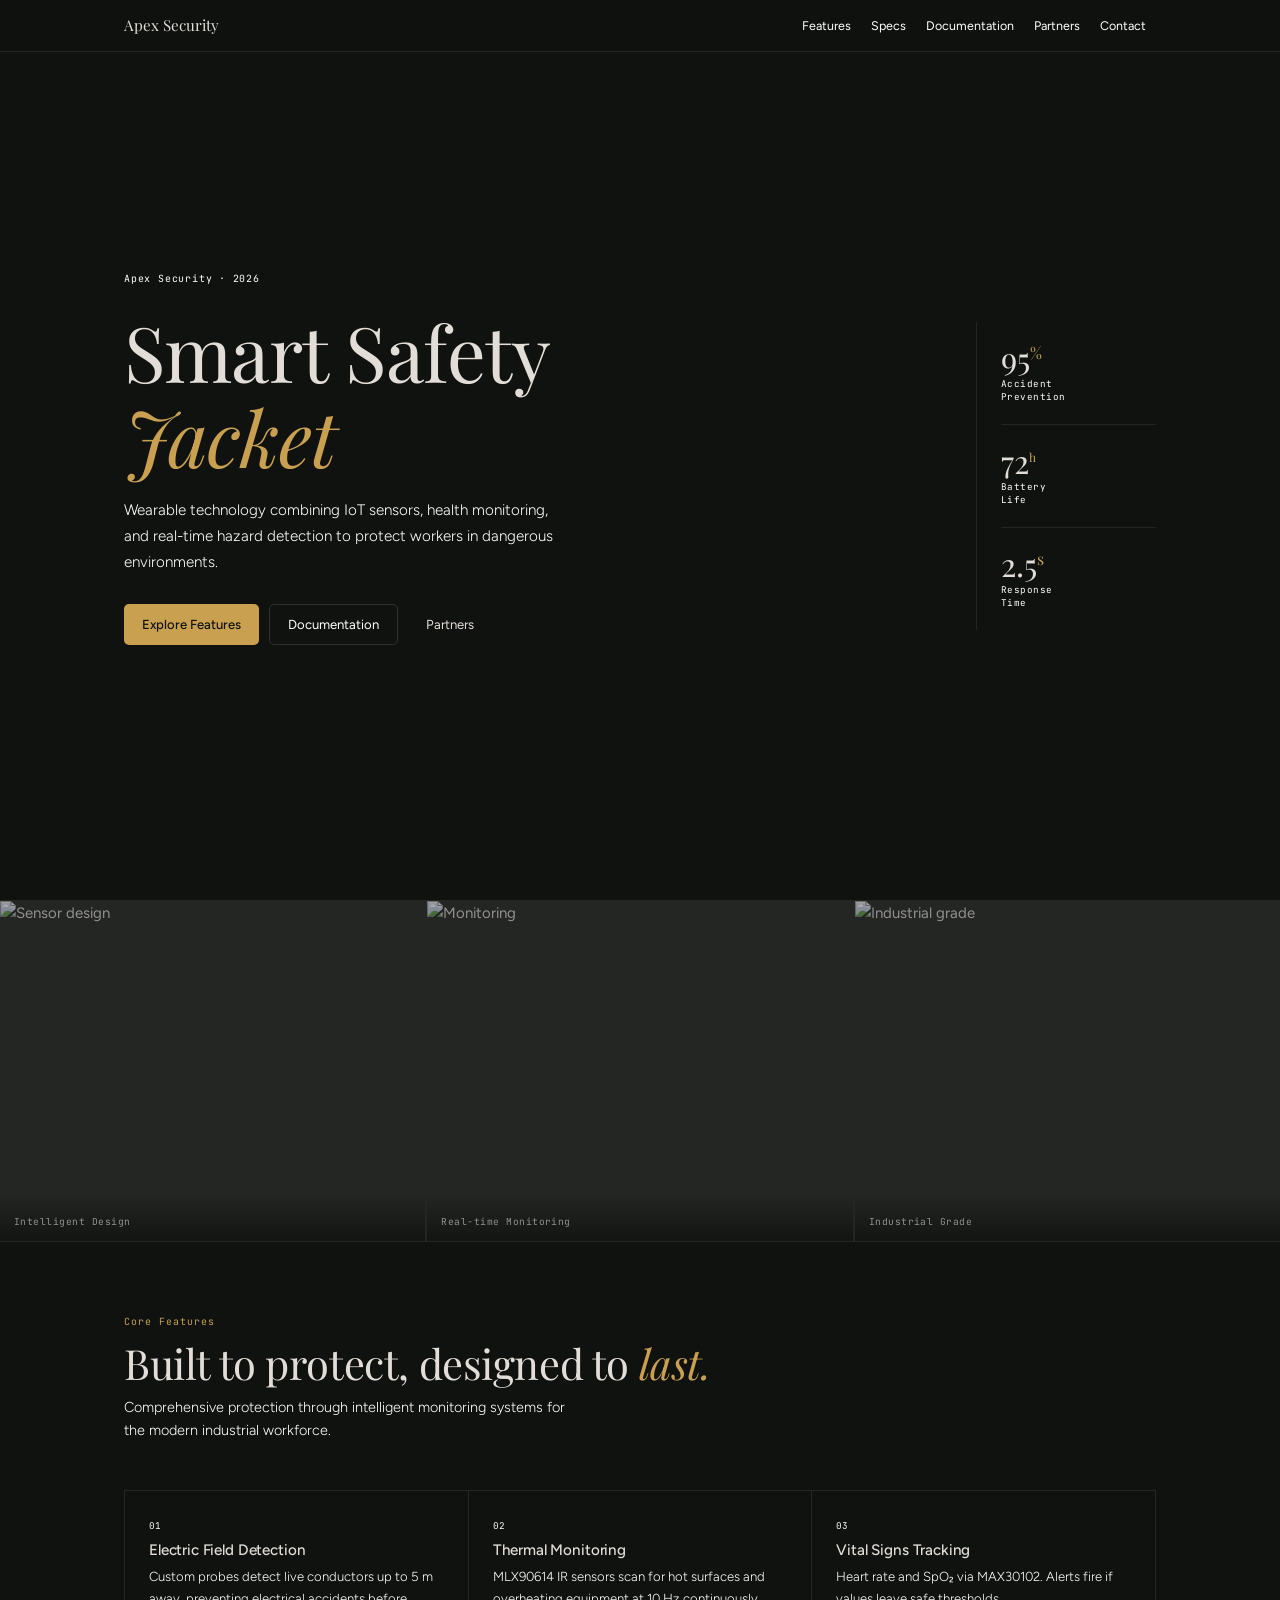
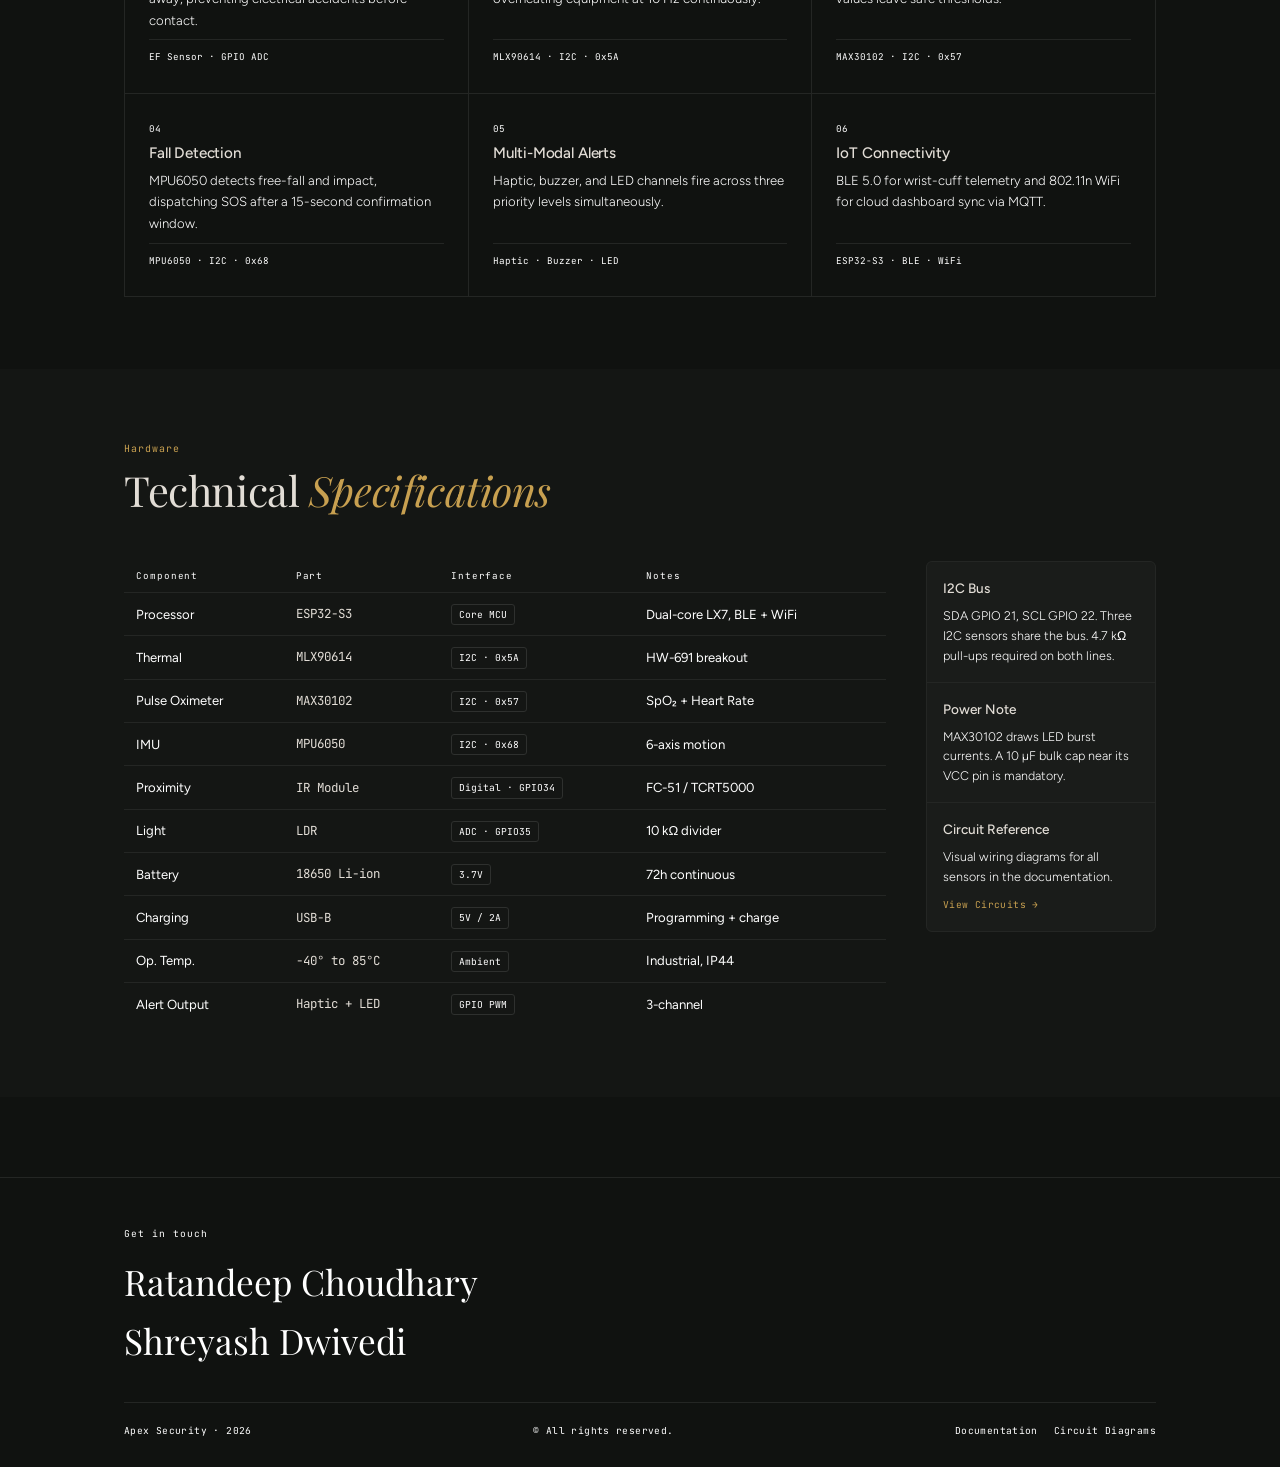
==== commit c124fdd7: "Update index.html" ====
--- a/index.html
+++ b/index.html
@@ -36,7 +36,7 @@
 <!-- HERO -->
 <section class="hero">
   <div class="hero-content">
-    <p class="hero-eye">Wearable IoT Safety System · 2026</p>
+    <p class="hero-eye">Apex Security · 2026</p>
     <h1 class="hero-title">Smart Safety<br><em>Jacket</em></h1>
     <p class="hero-desc">Wearable technology combining IoT sensors, health monitoring, and real-time hazard detection to protect workers in dangerous environments.</p>
     <div class="hero-btns">
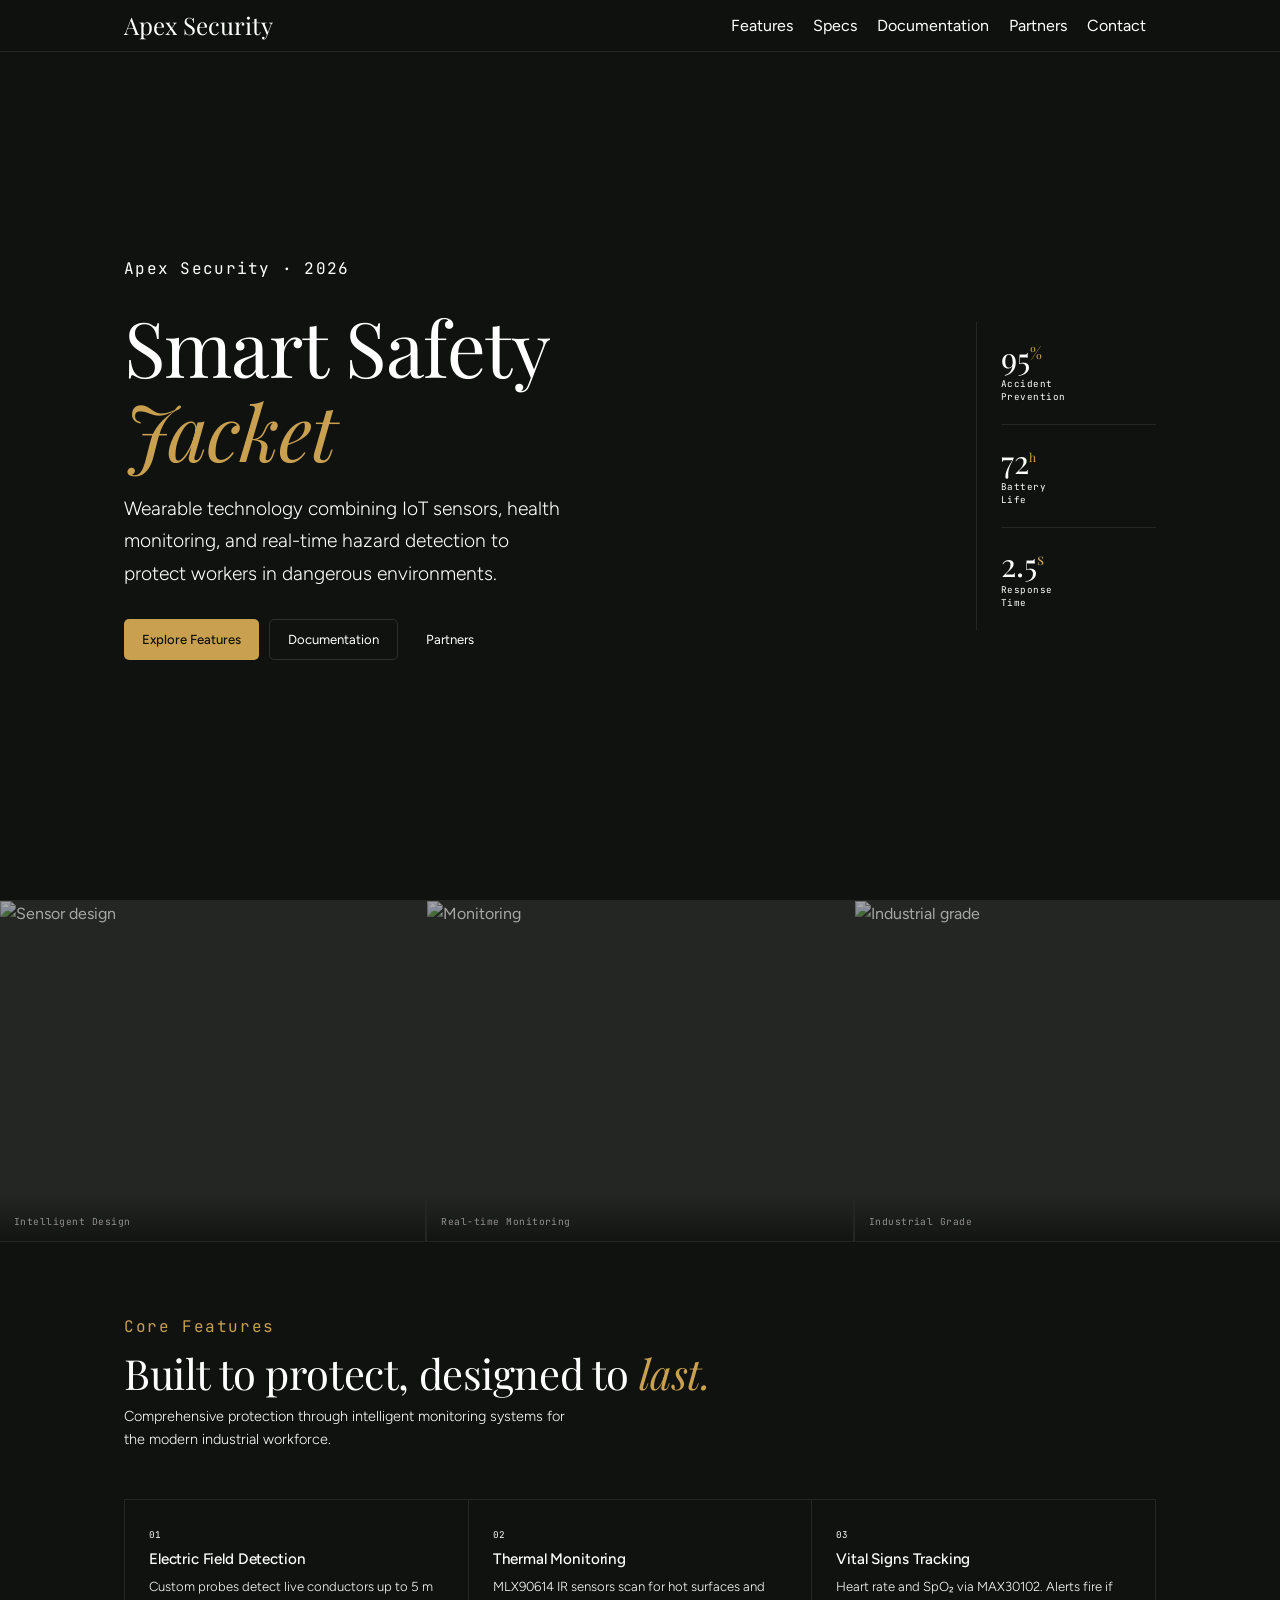
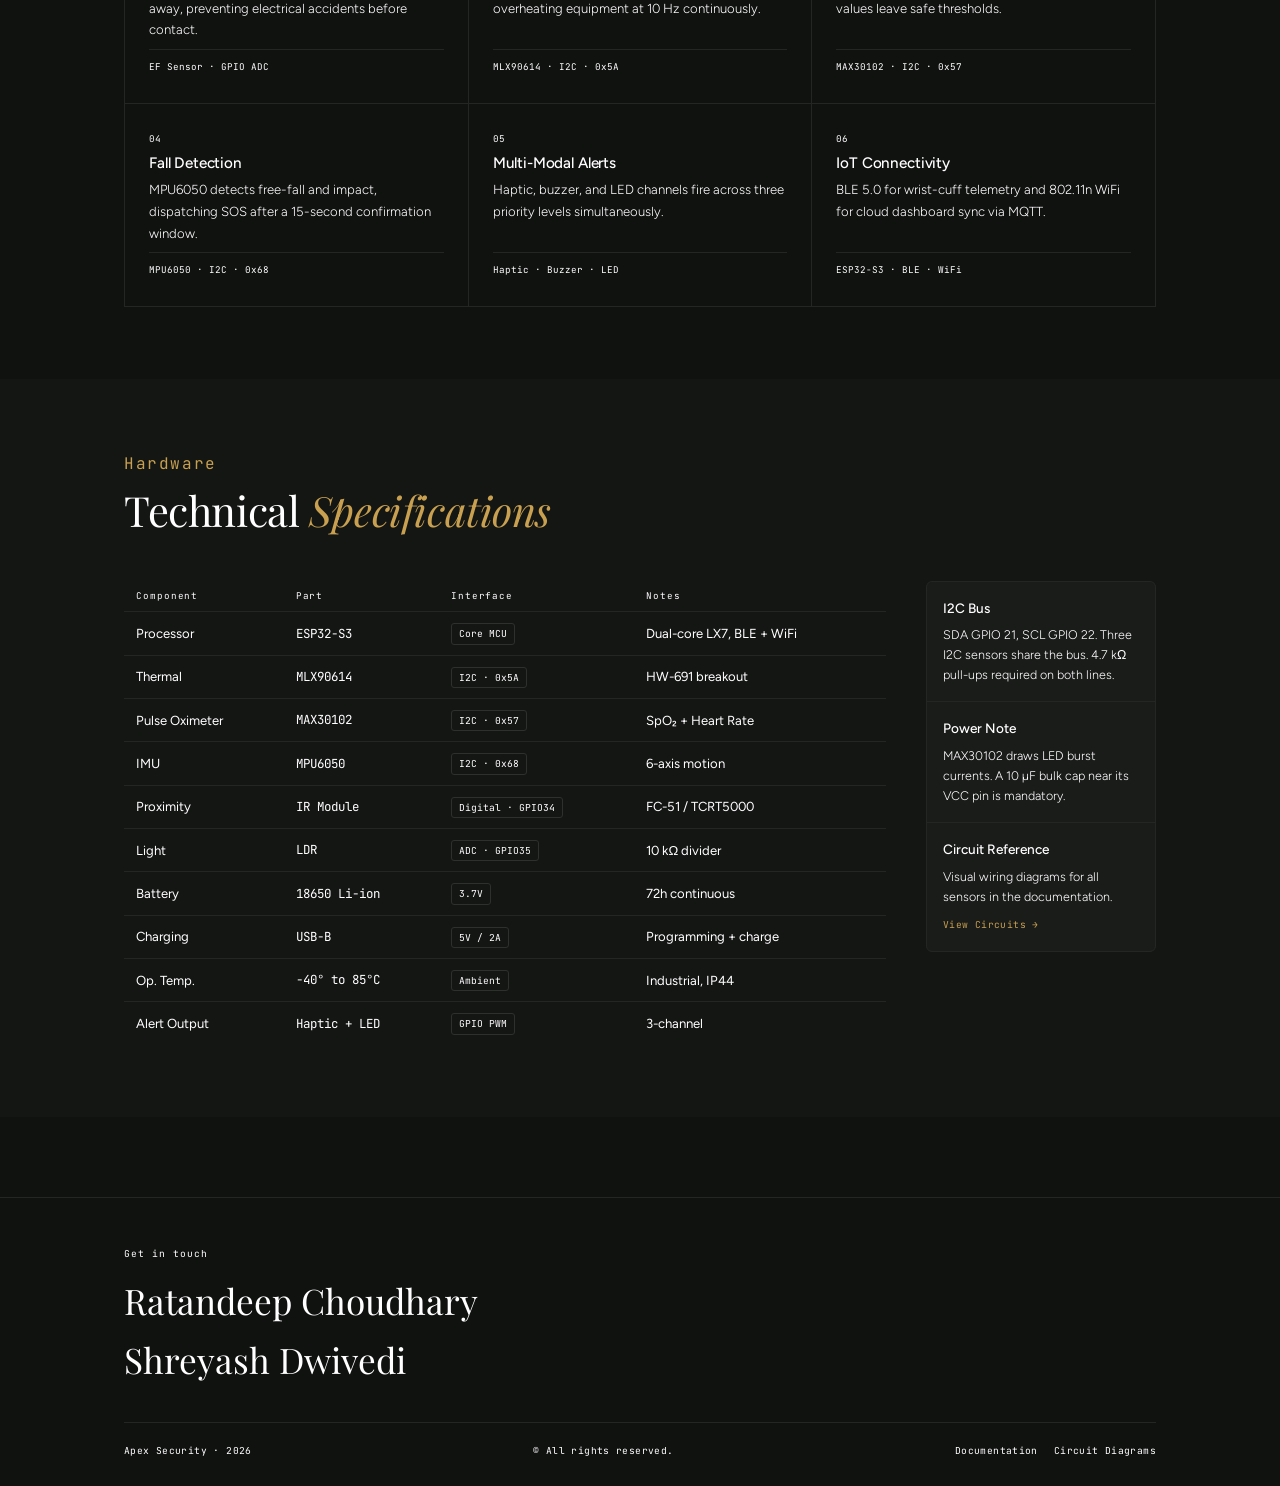
==== commit 7d34d557: "Fixed email related issues.html" ====
--- a/index.html
+++ b/index.html
@@ -177,8 +177,8 @@
   <div class="footer-inner">
     <div class="footer-names reveal">
       <span>Get in touch</span>
-      <a href="/cdn-cgi/l/email-protection#4d3f2c392c232928283d2624232a242c2b2e0d2a202c2421632e2220">Ratandeep Choudhary</a>
-      <a href="/cdn-cgi/l/email-protection#176473727227272657676578637879397a72">Shreyash Dwivedi</a>
+      <a href="mailto:ratandeepkingiafc@gmail.com">Ratandeep Choudhary</a>
+      <a href="mailto:sdee001@proton.me">Shreyash Dwivedi</a>
     </div>
     <div class="footer-bar">
       <span>Apex Security · 2026</span>
--- a/style.css
+++ b/style.css
@@ -8,7 +8,7 @@
   --surface:   #1a1c1a;
   --border:    #242624;
   --border2:   #2e302e;
-  --text:      #e2ddd6;
+  --text:      #ffffff;
   --muted:     #ffffff;
   --faint:     #ffffff;
   --amber:     #c8a050;
@@ -22,7 +22,7 @@
   background: var(--bg);
   color: var(--text);
   font-family: 'Figtree', sans-serif;
-  font-size: 15px;
+  font-size: 16px;
   line-height: 1.6;
   -webkit-font-smoothing: antialiased;
   overflow-x: hidden;
@@ -67,7 +67,7 @@
 
 .nav-brand {
   font-family: 'Playfair Display', serif;
-  font-size: .95rem;
+  font-size: 1.5rem;
   color: var(--text);
   transition: color .2s;
   flex-shrink: 0;
@@ -80,7 +80,7 @@
   gap: 0;
 }
 .nav-links a {
-  font-size: .78rem;
+  font-size: 1rem;
   color: var(--muted);
   padding: 5px 10px;
   border-radius: 4px;
@@ -135,7 +135,7 @@
 
 .label {
   font-family: 'JetBrains Mono', monospace;
-  font-size: .62rem;
+  font-size: 1rem;
   letter-spacing: .1em;
   color: var(--amber);
   display: block;
@@ -242,7 +242,7 @@
 .hero-content { padding: 64px 0; }
 .hero-eye {
   font-family: 'JetBrains Mono', monospace;
-  font-size: .62rem;
+  font-size: 1rem;
   color: var(--muted);
   letter-spacing: .08em;
   margin-bottom: 22px;
@@ -252,7 +252,7 @@
   margin-bottom: 20px;
 }
 .hero-desc {
-  font-size: .95rem;
+  font-size: 1.2rem;
   color: var(--muted);
   max-width: 440px;
   line-height: 1.7;
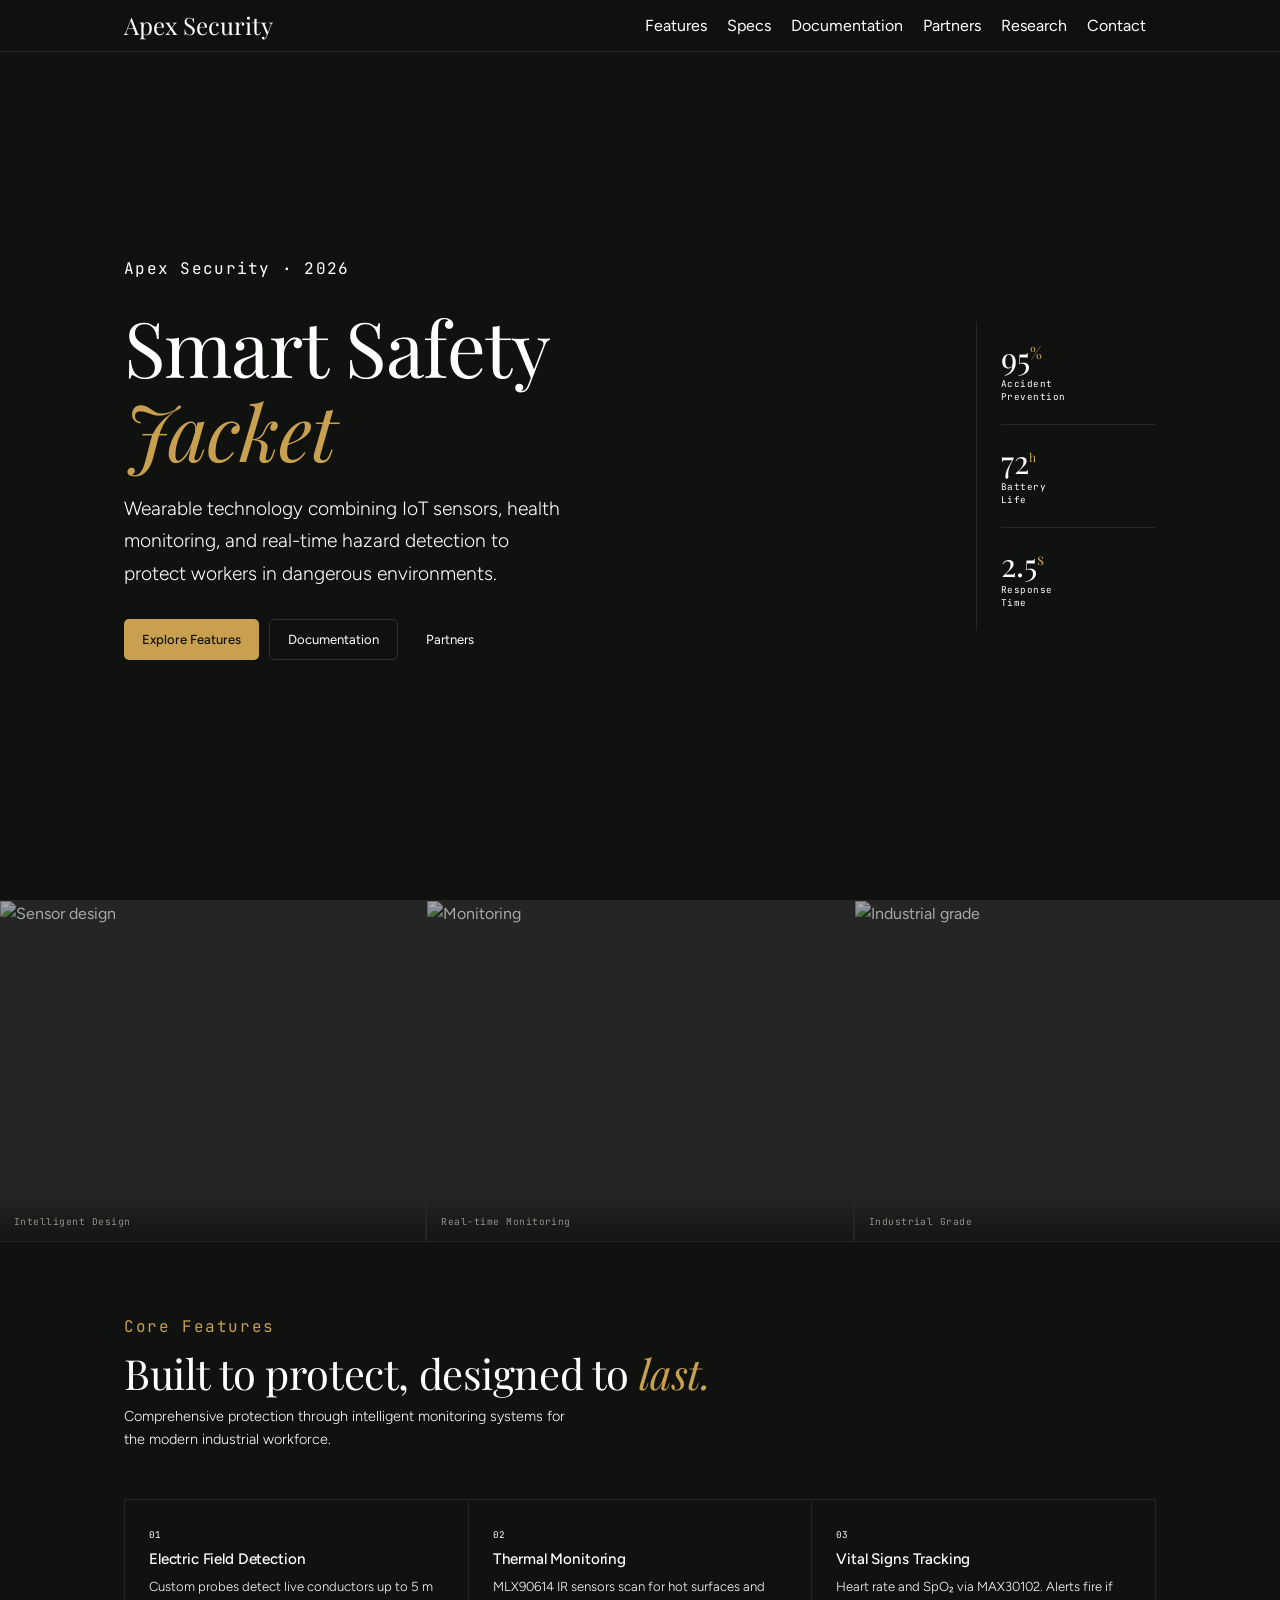
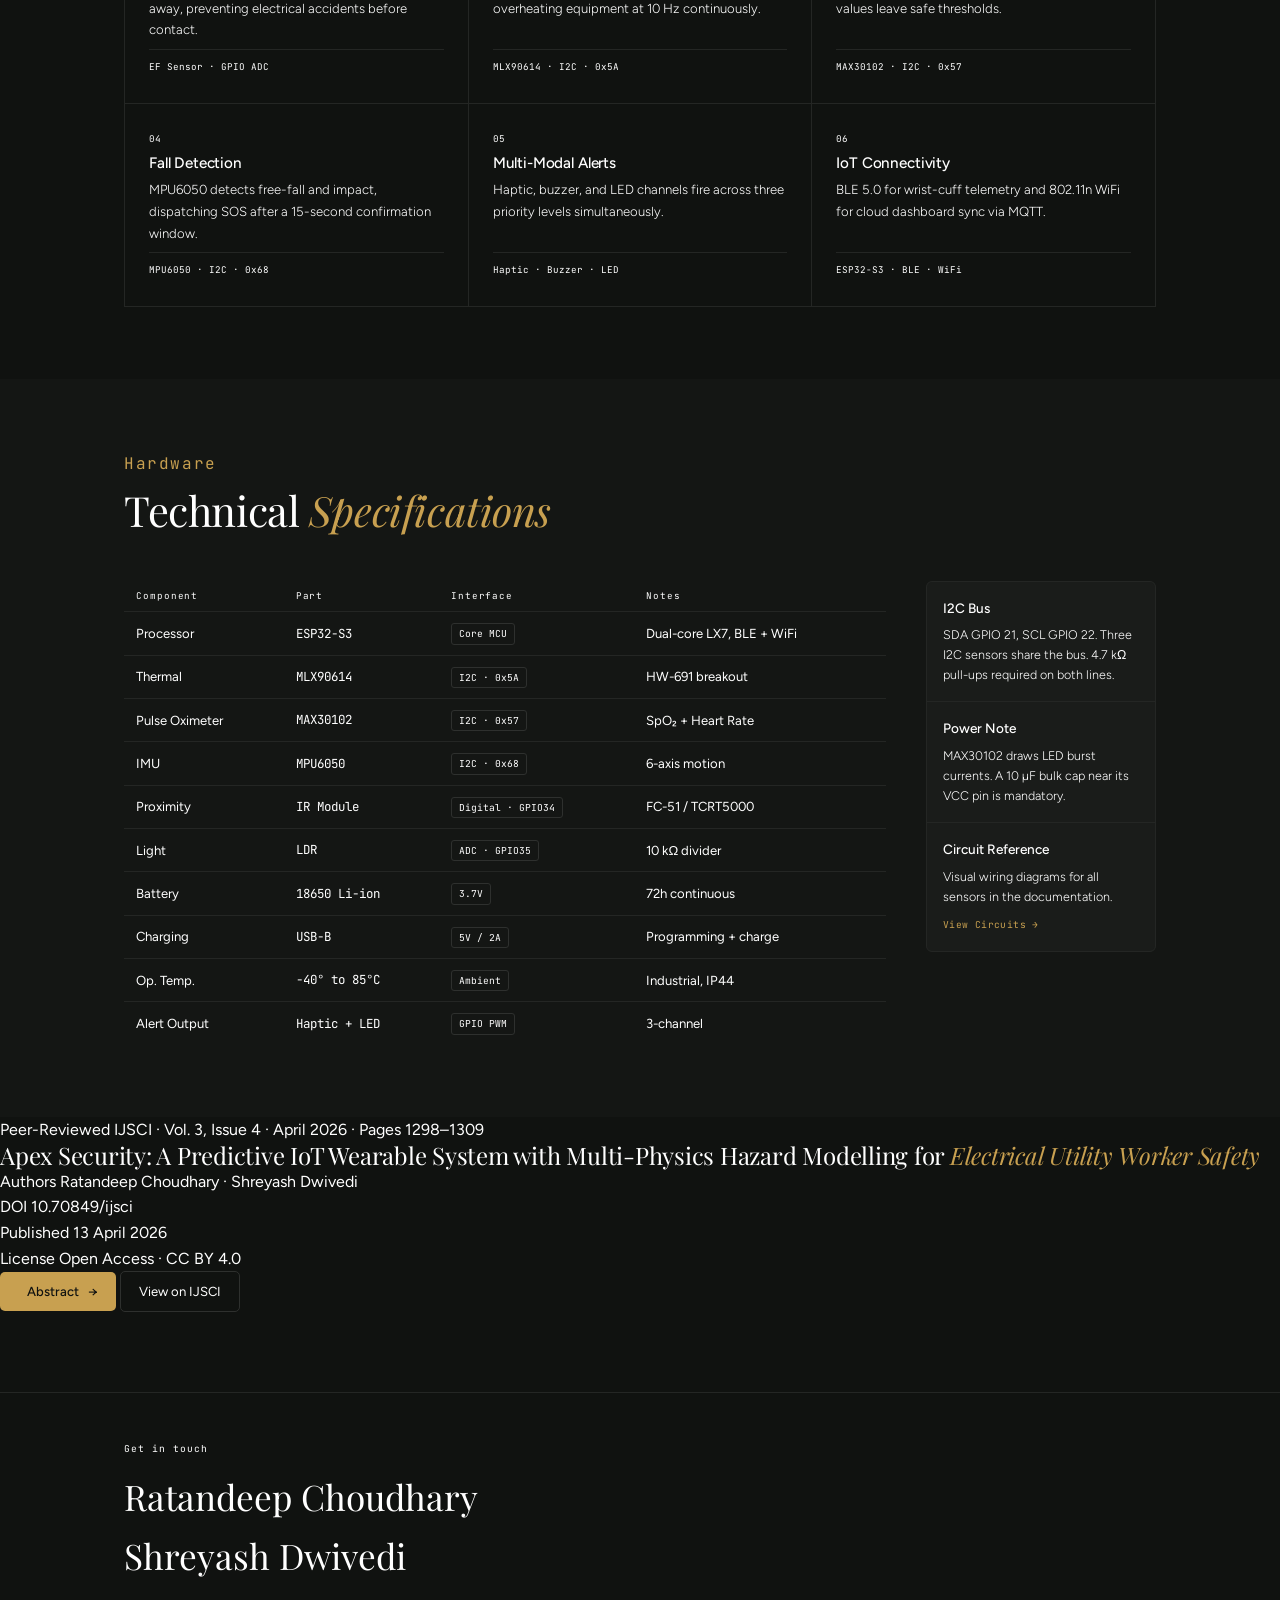
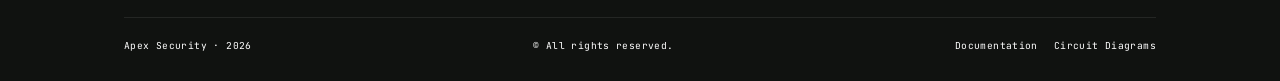
==== commit 0240796c: "Update index.html" ====
--- a/index.html
+++ b/index.html
@@ -20,6 +20,7 @@
       <a href="#specs">Specs</a>
       <a href="documentation.html">Documentation</a>
       <a href="partners.html">Partners</a>
+      <a href="research.html">Research</a>
       <a href="#contact">Contact</a>
     </div>
     <button class="nav-toggle" id="tog"><span></span><span></span></button>
@@ -30,6 +31,7 @@
   <a href="#specs">Specs</a>
   <a href="documentation.html">Documentation</a>
   <a href="partners.html">Partners</a>
+  <a href="research.html">Research</a>
   <a href="#contact">Contact</a>
 </div>
 
@@ -172,6 +174,41 @@
   </div>
 </section>
 
+<!-- RESEARCH STRIP -->
+<section class="research-strip reveal">
+  <div class="research-strip-inner">
+    <div class="research-meta">
+      <div class="research-journal-tag">
+        <span>Peer-Reviewed</span>
+        <span>IJSCI · Vol. 3, Issue 4 · April 2026 · Pages 1298–1309</span>
+      </div>
+      <h2>Apex Security: A Predictive IoT Wearable System with Multi-Physics Hazard Modelling for <em>Electrical Utility Worker Safety</em></h2>
+      <div class="research-strip-details">
+        <div class="rsd-item">
+          <span class="rsd-label">Authors</span>
+          <span class="rsd-value">Ratandeep Choudhary · Shreyash Dwivedi</span>
+        </div>
+        <div class="rsd-item">
+          <span class="rsd-label">DOI</span>
+          <span class="rsd-value">10.70849/ijsci</span>
+        </div>
+        <div class="rsd-item">
+          <span class="rsd-label">Published</span>
+          <span class="rsd-value">13 April 2026</span>
+        </div>
+        <div class="rsd-item">
+          <span class="rsd-label">License</span>
+          <span class="rsd-value">Open Access · CC BY 4.0</span>
+        </div>
+      </div>
+    </div>
+    <div class="research-strip-cta">
+      <a href="research.html" class="btn btn-solid">‎ ‎ ‎ Abstract ‎‎  ‎ ‎→</a>
+      <a href="https://ijsci.com/paper-details.php/27604729/" target="_blank" class="btn btn-outline">View on IJSCI</a>
+    </div>
+  </div>
+</section>
+
 <!-- FOOTER -->
 <footer class="footer" id="contact">
   <div class="footer-inner">
